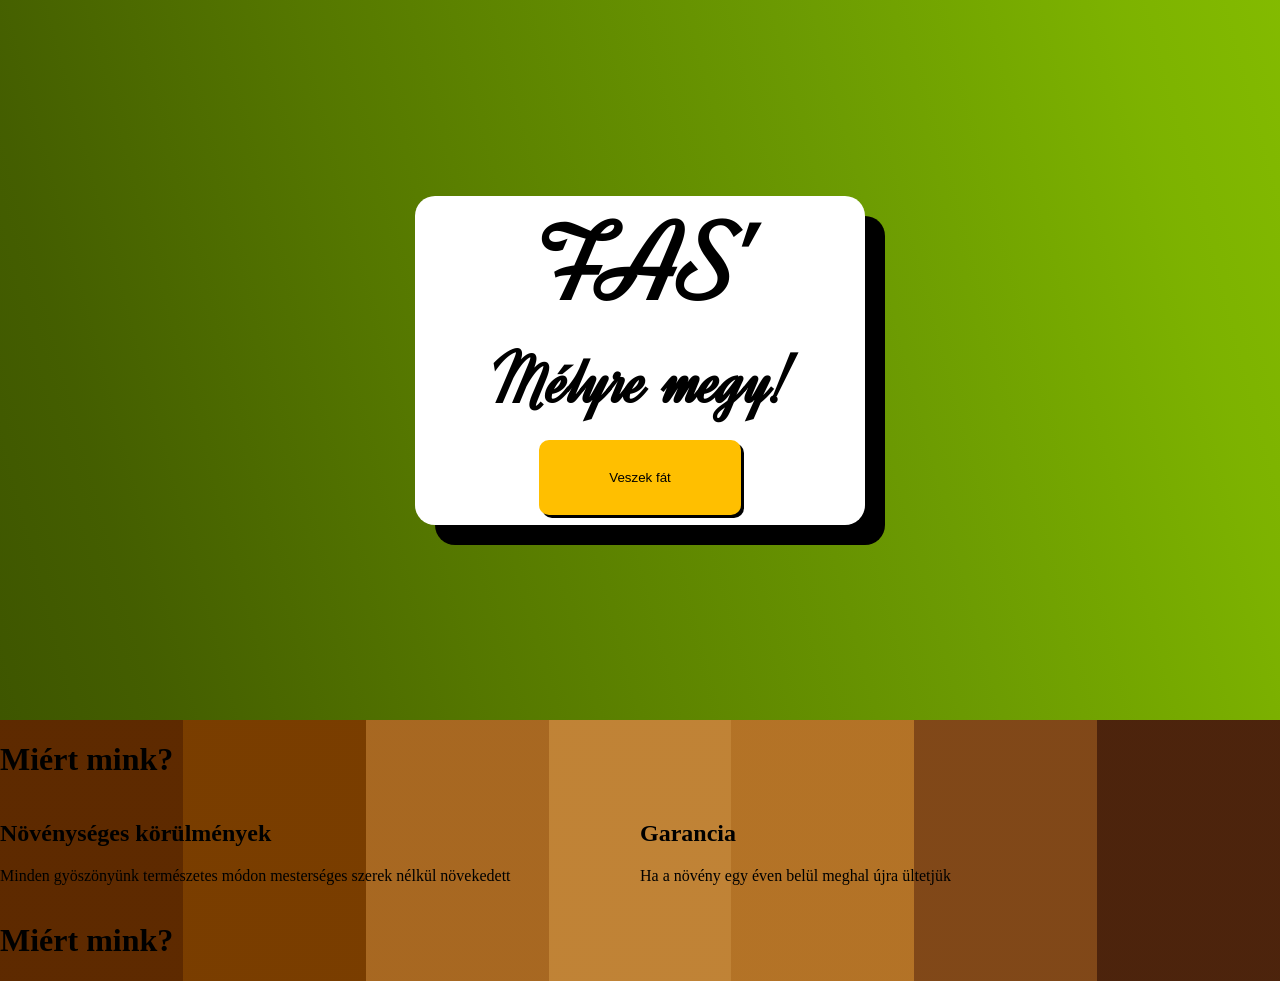
==== index.html @ 22d2f577 "Add homepage feature cards and shop link" ====
<!DOCTYPE html>
<html lang="hu">

<head>
    <meta charset="UTF-8">
    <meta name="viewport" content="width=device-width, initial-scale=1.0">
    <title>Fas'</title>
    <link rel="stylesheet" href="style/index.css">
    <link rel="preconnect" href="https://fonts.googleapis.com">
    <link rel="preconnect" href="https://fonts.gstatic.com" crossorigin>
    <link href="https://fonts.googleapis.com/css2?family=Dynalight&display=swap" rel="stylesheet">
</head>

<body>
    <div class="grid-layout">
        <div class="hero">
            <div class="hero-box">
                <h1>FAS'</h1>
                <h4>Mélyre megy!</h4>
                <a href="fak.html">
                    <button type="button">Veszek fát</button>
                </a>
            </div>
        </div>

        <div class="desc">
            <h1>Miért mink?</h1>
            <div class="desc-grid">
                <div class="desc-card1">
                    <h2>Növénységes körülmények</h2>
                    <p>Minden gyöszönyünk természetes módon mesterséges szerek nélkül növekedett</p>
                </div>
                <div class="desc-card2">
                    <h2>Garancia</h2>
                    <p>Ha a növény egy éven belül meghal újra ültetjük</p>

                </div>
                <div class="desc-card3">

                </div>
                <div class="desc-card4">

                </div>
            </div>
        </div>

        <div class="main">
            <h1>Miért mink?</h1>
        </div>

        <!-- <div class="delivery">
            <h2>Faszálytás</h2>
            <h2>Könnyen</h2>
            <h2>Gyorsan</h2>
            <img src="fazsalitó.png" alt="">
        </div> -->
    </div>
</body>

</html>
---- style/index.css ----
.grid-layout {
    display: grid;
    grid-template-columns: 1fr;
    grid-template-areas: "hero"
        "desc"
        "main"
        "delivery";




}

body {
    background: linear-gradient(90deg, oklch(35.04% 0.0902 51.89) 0.000% 14.286%, oklch(42.91% 0.1047 56.25) 14.286% 28.571%, oklch(57.48% 0.1157 63.66) 28.571% 42.857%, oklch(65.75% 0.1185 68.94) 42.857% 57.143%, oklch(61.02% 0.1199 65.77) 57.143% 71.429%, oklch(46.06% 0.0978 56.26) 71.429% 85.714%, oklch(31.10% 0.0703 47.80) 85.714% 100.000%);
    margin: auto;
}

.hero {

    position: relative;
    height: 80vh;
    width: auto;
    margin: 0px;
    background: linear-gradient(75deg in oklch, oklch(41.73% 0.1060 125.87) 0.0%, oklch(44.49% 0.1135 126.15) 11.1%, oklch(48.43% 0.1241 126.54) 22.2%, oklch(52.36% 0.1349 126.93) 33.3%, oklch(55.95% 0.1449 127.32) 44.4%, oklch(59.54% 0.1549 127.70) 55.6%, oklch(62.99% 0.1640 127.97) 66.7%, oklch(66.58% 0.1742 128.05) 77.8%, oklch(70.04% 0.1832 128.02) 88.9%, oklch(72.44% 0.1894 127.98) 100.0%);
    display: flex;
    justify-content: center;
    align-items: center;
}

.hero-box {
    align-self: center;
    text-align: center;
    background-color: white;
    width: 50vh;
    height: auto;
    border-radius: 20px;
    box-shadow: 20px 20px;
    ;
}

.hero-box h1 {
    font-family: "Dynalight", cursive;
    font-size: 110px;
    margin: 5px;
}

.hero-box h4 {
    font-family: "Dynalight", cursive;
    font-size: 70px;
    margin: 5px;
}

.main {
    grid-area: main;


}

.desc {
    grid-area: desc;

}

.hero-box button {
    background-color: #FFBF00;
    border: 2px;
    padding: 30px 70px;
    margin: 10px;
    border-radius: 10px;
    box-shadow: 3px 3px;

}

.hero-box button:hover {
    filter: brightness(85%);
    box-shadow: 3px 3px;
    transition: filter 0.2s;

}

.hero-box button:active {
    filter: brightness(85%);
    box-shadow: 0px 0px;
}

.desc-grid {
    display: grid;
    grid-template-columns: 1fr 1fr;
    grid-template-areas:
        "desc-card1 desc-card2"
        "desc-card3 desc-card4";
}

.desc-card1 {
    grid-area: desc-card1;
}

.desc-card2 {
    grid-area: desc-card2;
}

.desc-card3 {
    grid-area: desc-card3;
}

.desc-card4 {
    grid-area: desc-card4;
}

/* .delivery {
    grid-area: delivery;
    width: 100%;
    min-width: 0;
    background-color: green;
    margin: 0px;
}
.delivery img {
    display: flex;
    align-self: end;
    display: block;
    width: 80%;
    max-width: 100%;
    height: auto; */
/* } */
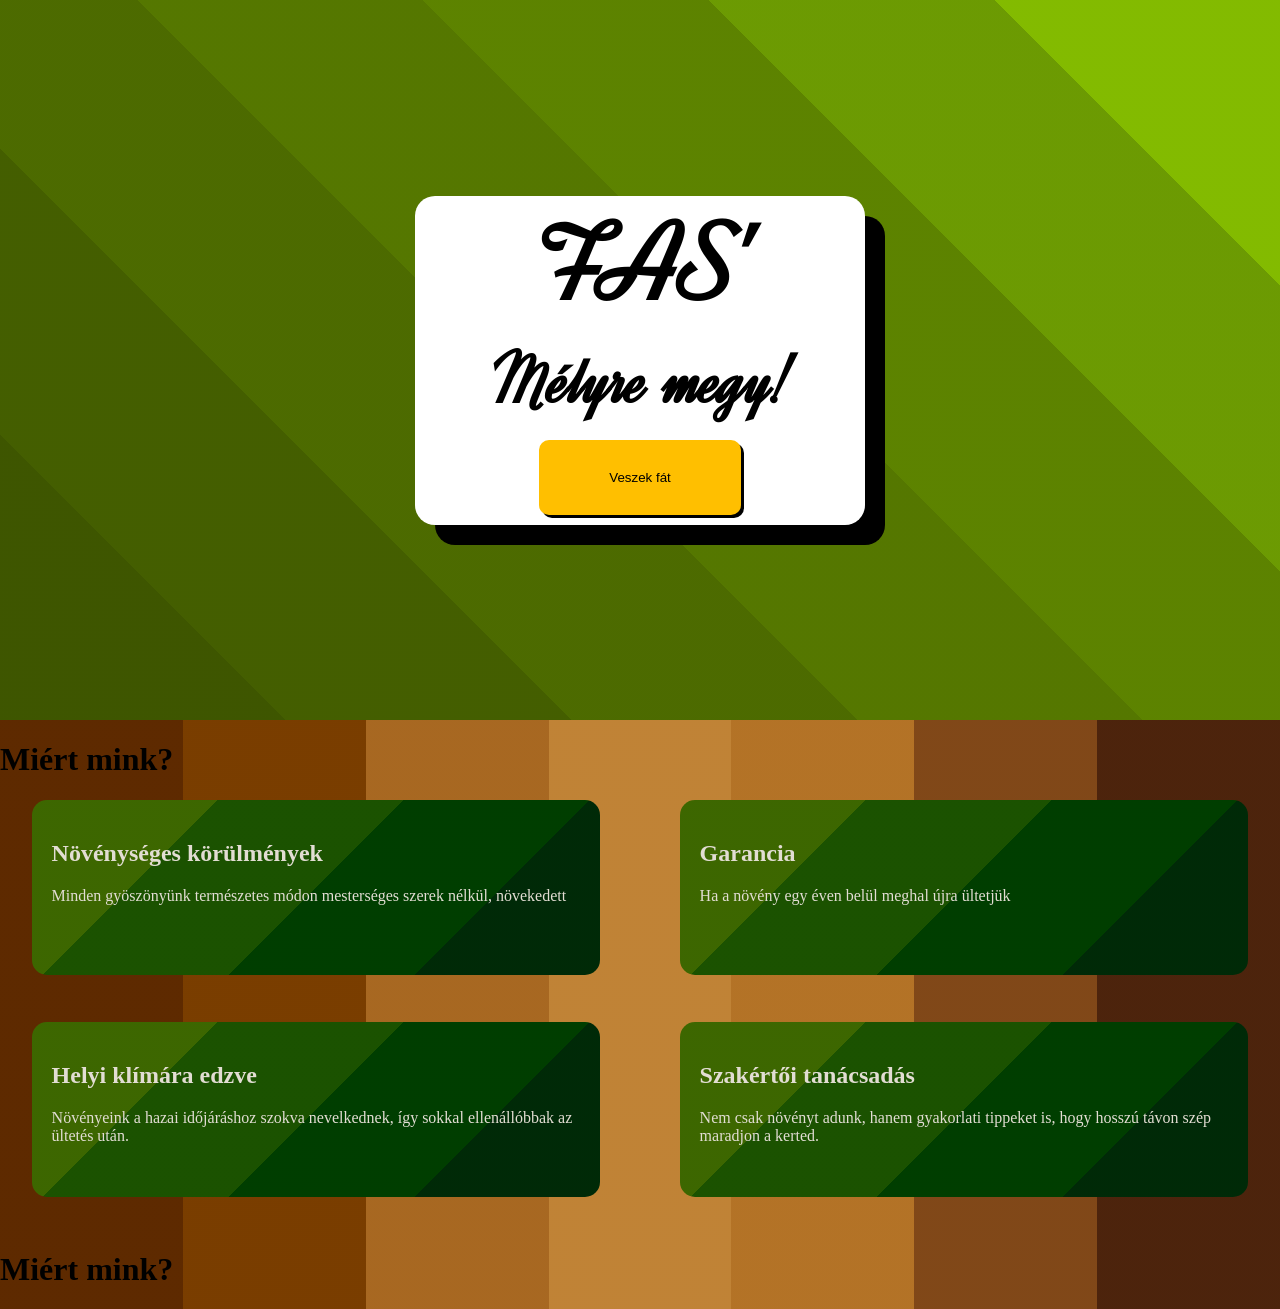
==== commit c51605e5: "Add garden benefits and style description cards" ====
--- a/index.html
+++ b/index.html
@@ -28,18 +28,19 @@
             <div class="desc-grid">
                 <div class="desc-card1">
                     <h2>Növénységes körülmények</h2>
-                    <p>Minden gyöszönyünk természetes módon mesterséges szerek nélkül növekedett</p>
+                    <p>Minden gyöszönyünk természetes módon mesterséges szerek nélkül, növekedett</p>
                 </div>
                 <div class="desc-card2">
                     <h2>Garancia</h2>
                     <p>Ha a növény egy éven belül meghal újra ültetjük</p>
-
                 </div>
                 <div class="desc-card3">
-
+                    <h2>Helyi klímára edzve</h2>
+                    <p>Növényeink a hazai időjáráshoz szokva nevelkednek, így sokkal ellenállóbbak az ültetés után.</p>
                 </div>
                 <div class="desc-card4">
-
+                    <h2>Szakértői tanácsadás</h2>
+                    <p>Nem csak növényt adunk, hanem gyakorlati tippeket is, hogy hosszú távon szép maradjon a kerted.</p>
                 </div>
             </div>
         </div>
--- a/style/index.css
+++ b/style/index.css
@@ -22,7 +22,16 @@
     height: 80vh;
     width: auto;
     margin: 0px;
-    background: linear-gradient(75deg in oklch, oklch(41.73% 0.1060 125.87) 0.0%, oklch(44.49% 0.1135 126.15) 11.1%, oklch(48.43% 0.1241 126.54) 22.2%, oklch(52.36% 0.1349 126.93) 33.3%, oklch(55.95% 0.1449 127.32) 44.4%, oklch(59.54% 0.1549 127.70) 55.6%, oklch(62.99% 0.1640 127.97) 66.7%, oklch(66.58% 0.1742 128.05) 77.8%, oklch(70.04% 0.1832 128.02) 88.9%, oklch(72.44% 0.1894 127.98) 100.0%);
+    background: linear-gradient(
+        45deg in oklch,
+        oklch(41.73% 0.1060 125.87) 0.000% 14.286%,
+        oklch(44.49% 0.1135 126.15) 14.286% 28.571%,
+        oklch(48.43% 0.1241 126.54) 28.571% 42.857%,
+        oklch(52.36% 0.1349 126.93) 42.857% 57.143%,
+        oklch(55.95% 0.1449 127.32) 57.143% 71.429%,
+        oklch(62.99% 0.1640 127.97) 71.429% 85.714%,
+        oklch(72.44% 0.1894 127.98) 85.714% 100.000%
+    );
     display: flex;
     justify-content: center;
     align-items: center;
@@ -90,6 +99,26 @@
     grid-template-areas:
         "desc-card1 desc-card2"
         "desc-card3 desc-card4";
+        gap: 1rem;
+}
+
+
+
+.desc-grid > *{
+    background: linear-gradient(
+        315deg,
+        oklch(24.41% 0.0799 149.06) 0% 25%,
+        oklch(31.27% 0.1116 142.92) 25% 50%,
+        oklch(38.48% 0.1318 136.38) 50% 75%,
+        oklch(46.21% 0.1438 129.84) 75% 100%
+    );
+    color: oklch(90% 0.015 85);
+    border-radius: 15px;
+    height: 15vh;
+    padding: 20px;
+    margin-left: 5%;
+    margin-right: 5%;
+    margin-bottom: 5%;
 }
 
 .desc-card1 {
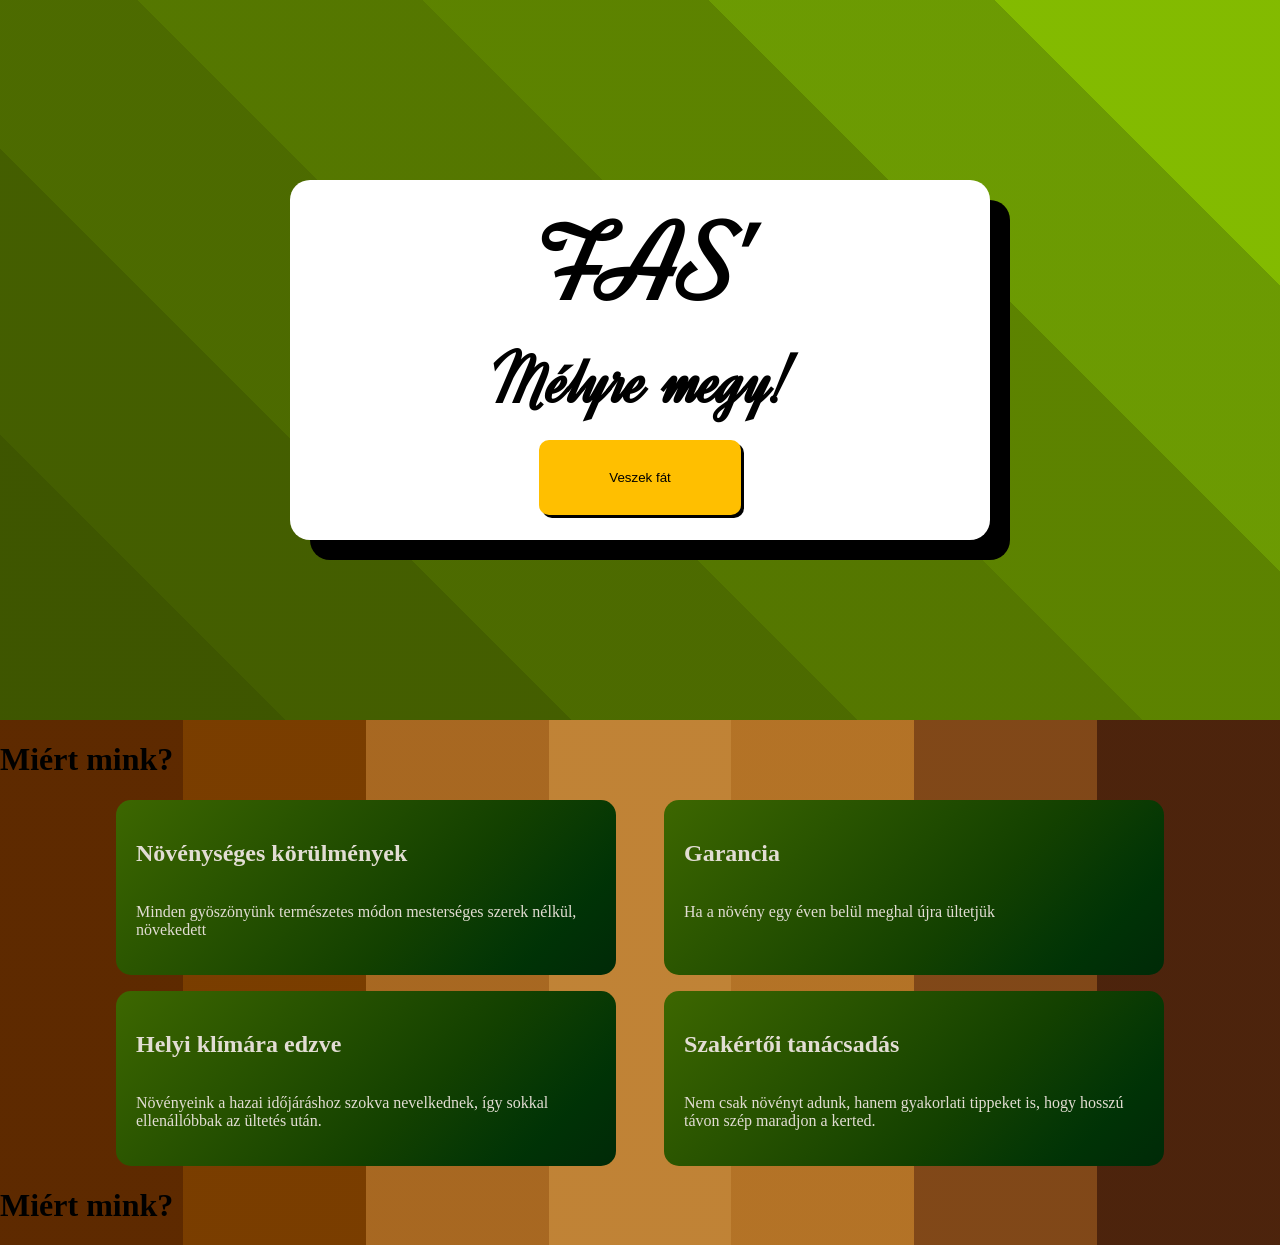
==== commit eed8d5c1: "Improve hero and description layout" ====
--- a/index.html
+++ b/index.html
@@ -15,11 +15,13 @@
     <div class="grid-layout">
         <div class="hero">
             <div class="hero-box">
+                <div>
                 <h1>FAS'</h1>
                 <h4>Mélyre megy!</h4>
                 <a href="fak.html">
                     <button type="button">Veszek fát</button>
                 </a>
+                </div>
             </div>
         </div>
 
--- a/style/index.css
+++ b/style/index.css
@@ -1,7 +1,8 @@
 .grid-layout {
     display: grid;
     grid-template-columns: 1fr;
-    grid-template-areas: "hero"
+    grid-template-areas: 
+        "hero"
         "desc"
         "main"
         "delivery";
@@ -18,7 +19,7 @@
 
 .hero {
 
-    position: relative;
+    grid-area: hero;
     height: 80vh;
     width: auto;
     margin: 0px;
@@ -38,14 +39,17 @@
 }
 
 .hero-box {
+    display: grid;
+    align-items: center;
     align-self: center;
     text-align: center;
     background-color: white;
-    width: 50vh;
-    height: auto;
+    width: 80%;
+    height: 50%;
+    max-width: 700px;
     border-radius: 20px;
     box-shadow: 20px 20px;
-    ;
+    
 }
 
 .hero-box h1 {
@@ -93,48 +97,52 @@
     box-shadow: 0px 0px;
 }
 
+
 .desc-grid {
     display: grid;
     grid-template-columns: 1fr 1fr;
     grid-template-areas:
         "desc-card1 desc-card2"
         "desc-card3 desc-card4";
-        gap: 1rem;
+    gap: 1rem 3rem;
+    width: 90%;
+    margin: auto;
 }
 
 
 
-.desc-grid > *{
-    background: linear-gradient(
-        315deg,
-        oklch(24.41% 0.0799 149.06) 0% 25%,
-        oklch(31.27% 0.1116 142.92) 25% 50%,
-        oklch(38.48% 0.1318 136.38) 50% 75%,
-        oklch(46.21% 0.1438 129.84) 75% 100%
-    );
+
+.desc-grid > * {
+    box-sizing: border-box;
+    background: linear-gradient(315deg, oklch(24.41% 0.0799 149.06), oklch(46.21% 0.1438 129.84));
     color: oklch(90% 0.015 85);
     border-radius: 15px;
-    height: 15vh;
+    width: 100%;
+    max-width: 500px;
     padding: 20px;
-    margin-left: 5%;
-    margin-right: 5%;
-    margin-bottom: 5%;
+    display: flex;
+    flex-direction: column;
 }
+
 
 .desc-card1 {
     grid-area: desc-card1;
+    justify-self: end;
 }
 
 .desc-card2 {
     grid-area: desc-card2;
+    justify-self: start;
 }
 
 .desc-card3 {
     grid-area: desc-card3;
+    justify-self: end;
 }
 
 .desc-card4 {
     grid-area: desc-card4;
+    justify-self: start;
 }
 
 /* .delivery {
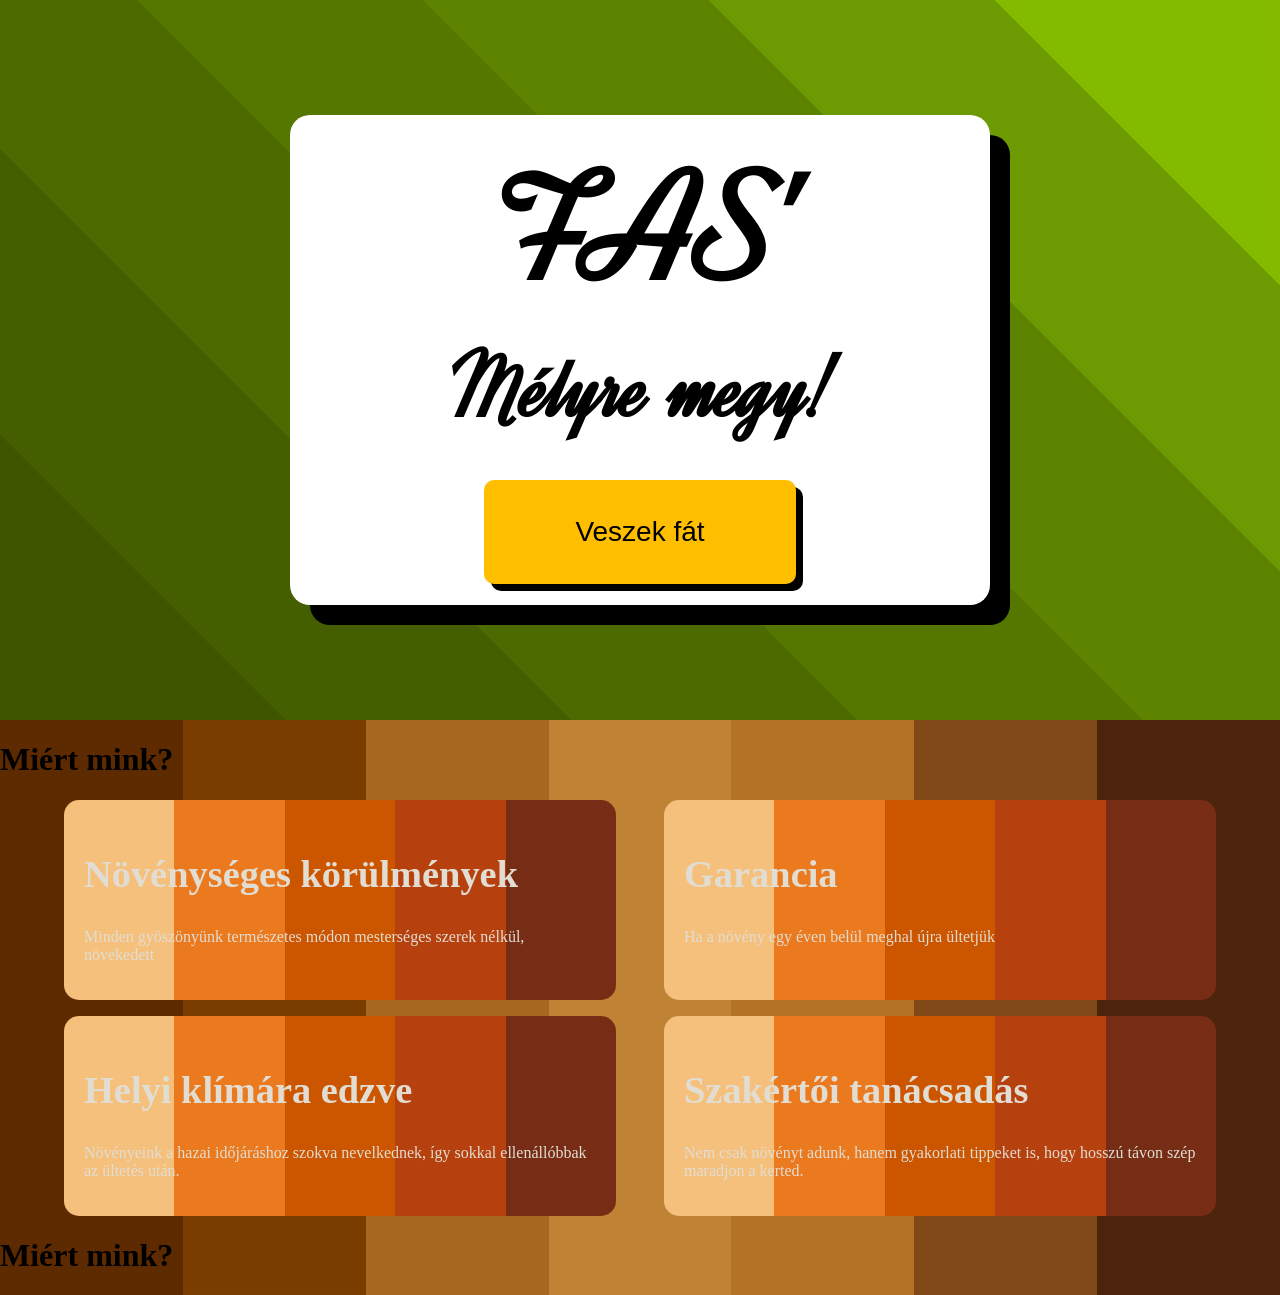
==== commit e2bf6330: "Refresh homepage hero and styling" ====
--- a/index.html
+++ b/index.html
@@ -18,10 +18,12 @@
                 <div>
                 <h1>FAS'</h1>
                 <h4>Mélyre megy!</h4>
-                <a href="fak.html">
-                    <button type="button">Veszek fát</button>
+                <div>
+                <a class="hero-button" href="fak.html">
+                    Veszek fát
                 </a>
                 </div>
+            </div>
             </div>
         </div>
 
--- a/style/index.css
+++ b/style/index.css
@@ -1,3 +1,21 @@
+* {
+    box-sizing: border-box;
+}
+
+
+html, body {
+    height: 100%;
+    margin: 0;
+}
+
+
+body {
+    background: linear-gradient(90deg, oklch(35.04% 0.0902 51.89) 0.000% 14.286%, oklch(42.91% 0.1047 56.25) 14.286% 28.571%, oklch(57.48% 0.1157 63.66) 28.571% 42.857%, oklch(65.75% 0.1185 68.94) 42.857% 57.143%, oklch(61.02% 0.1199 65.77) 57.143% 71.429%, oklch(46.06% 0.0978 56.26) 71.429% 85.714%, oklch(31.10% 0.0703 47.80) 85.714% 100.000%);
+    margin: auto;
+}
+
+
+
 .grid-layout {
     display: grid;
     grid-template-columns: 1fr;
@@ -12,17 +30,16 @@
 
 }
 
-body {
-    background: linear-gradient(90deg, oklch(35.04% 0.0902 51.89) 0.000% 14.286%, oklch(42.91% 0.1047 56.25) 14.286% 28.571%, oklch(57.48% 0.1157 63.66) 28.571% 42.857%, oklch(65.75% 0.1185 68.94) 42.857% 57.143%, oklch(61.02% 0.1199 65.77) 57.143% 71.429%, oklch(46.06% 0.0978 56.26) 71.429% 85.714%, oklch(31.10% 0.0703 47.80) 85.714% 100.000%);
-    margin: auto;
-}
 
 .hero {
 
     grid-area: hero;
-    height: 80vh;
-    width: auto;
-    margin: 0px;
+    min-height: 80vh;
+    width: 100%;
+
+    display: flex;
+    justify-content: center;
+    align-items: center;
     background: linear-gradient(
         45deg in oklch,
         oklch(41.73% 0.1060 125.87) 0.000% 14.286%,
@@ -33,35 +50,33 @@
         oklch(62.99% 0.1640 127.97) 71.429% 85.714%,
         oklch(72.44% 0.1894 127.98) 85.714% 100.000%
     );
-    display: flex;
-    justify-content: center;
-    align-items: center;
 }
 
 .hero-box {
+    container-type: inline-size;
     display: grid;
     align-items: center;
     align-self: center;
     text-align: center;
     background-color: white;
-    width: 80%;
-    height: 50%;
-    max-width: 700px;
+    width: clamp(400px, 60vw, 700px);
+    aspect-ratio: 10 / 7;
     border-radius: 20px;
     box-shadow: 20px 20px;
-    
 }
 
 .hero-box h1 {
     font-family: "Dynalight", cursive;
-    font-size: 110px;
-    margin: 5px;
+    font-size: 22cqw;
+    margin:0.92cqw;
 }
 
 .hero-box h4 {
     font-family: "Dynalight", cursive;
-    font-size: 70px;
-    margin: 5px;
+    font-size: clamp(28px, 7vw, 100px);
+    margin-top:0.92cqw;
+    margin-bottom:5cqw;
+
 }
 
 .main {
@@ -75,24 +90,28 @@
 
 }
 
-.hero-box button {
+.hero-button {
+    font-family: Arial;
+    display: inline-block;
     background-color: #FFBF00;
     border: 2px;
-    padding: 30px 70px;
-    margin: 10px;
+    padding: 5.2cqw 13cqw;
     border-radius: 10px;
-    box-shadow: 3px 3px;
+    box-shadow: 7px 7px;
+    font-size: 4cqw;
+    text-decoration: none;
+    color: black;
 
 }
 
-.hero-box button:hover {
+.hero-button:hover {
     filter: brightness(85%);
-    box-shadow: 3px 3px;
     transition: filter 0.2s;
+    transition: box-shadow 0.2s;
 
 }
 
-.hero-box button:active {
+.hero-button:active {
     filter: brightness(85%);
     box-shadow: 0px 0px;
 }
@@ -113,36 +132,41 @@
 
 
 .desc-grid > * {
-    box-sizing: border-box;
-    background: linear-gradient(315deg, oklch(24.41% 0.0799 149.06), oklch(46.21% 0.1438 129.84));
+    container-type: inline-size;
+    /* background: linear-gradient(315deg, oklch(24.41% 0.0799 149.06), oklch(46.21% 0.1438 129.84)); */
+background: linear-gradient(90deg, oklch(84.07% 0.1048 72.52) 0.000% 20.000%, oklch(69.60% 0.1672 52.61) 20.000% 40.000%, oklch(59.48% 0.1687 45.48) 40.000% 60.000%, oklch(53.51% 0.1625 39.51) 60.000% 80.000%, oklch(40.00% 0.1099 37.86) 80.000% 100.000%);
     color: oklch(90% 0.015 85);
     border-radius: 15px;
     width: 100%;
-    max-width: 500px;
     padding: 20px;
-    display: flex;
-    flex-direction: column;
 }
 
+.desc-grid h2 {
+    font-size: clamp(0.5vw, 3vw, 6vw);
+}
+
+.desc-grid p {
+    
+}
 
 .desc-card1 {
     grid-area: desc-card1;
-    justify-self: end;
+
 }
 
 .desc-card2 {
     grid-area: desc-card2;
-    justify-self: start;
+
 }
 
 .desc-card3 {
     grid-area: desc-card3;
-    justify-self: end;
+
 }
 
 .desc-card4 {
     grid-area: desc-card4;
-    justify-self: start;
+
 }
 
 /* .delivery {
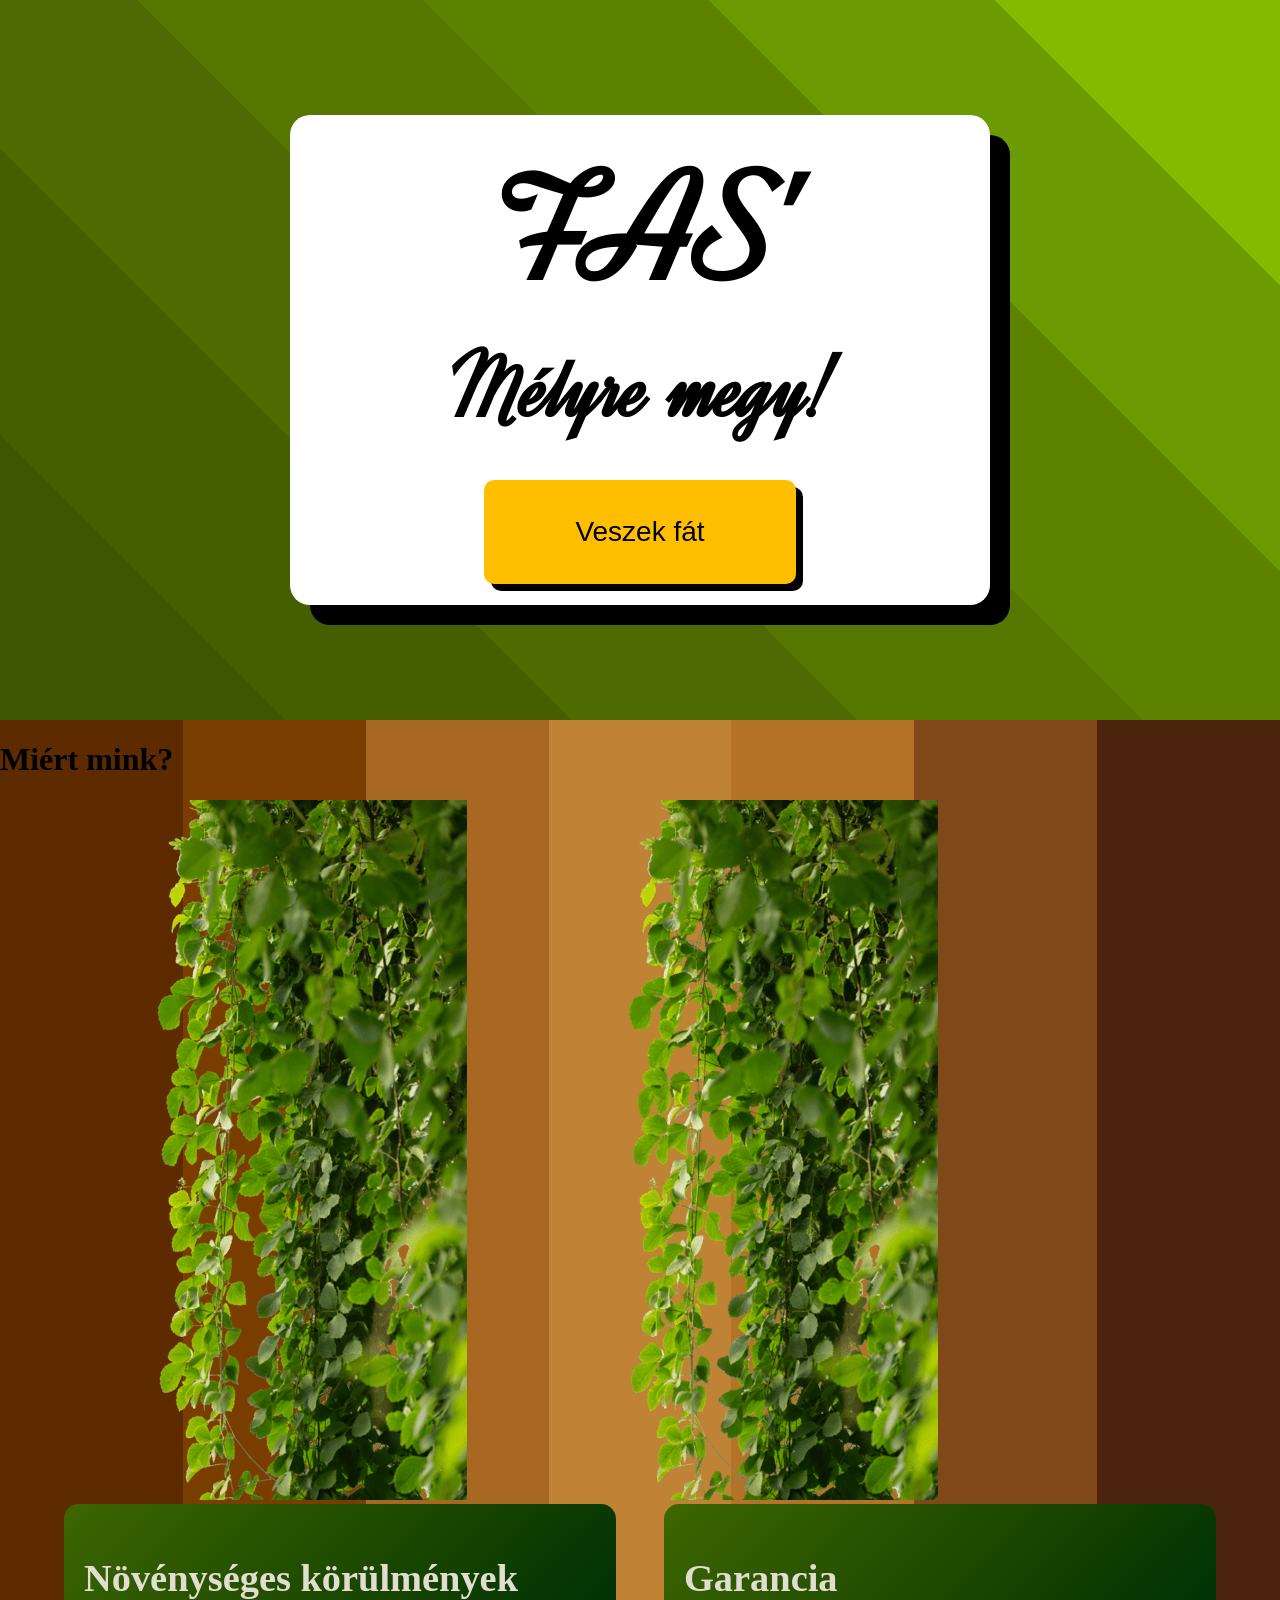
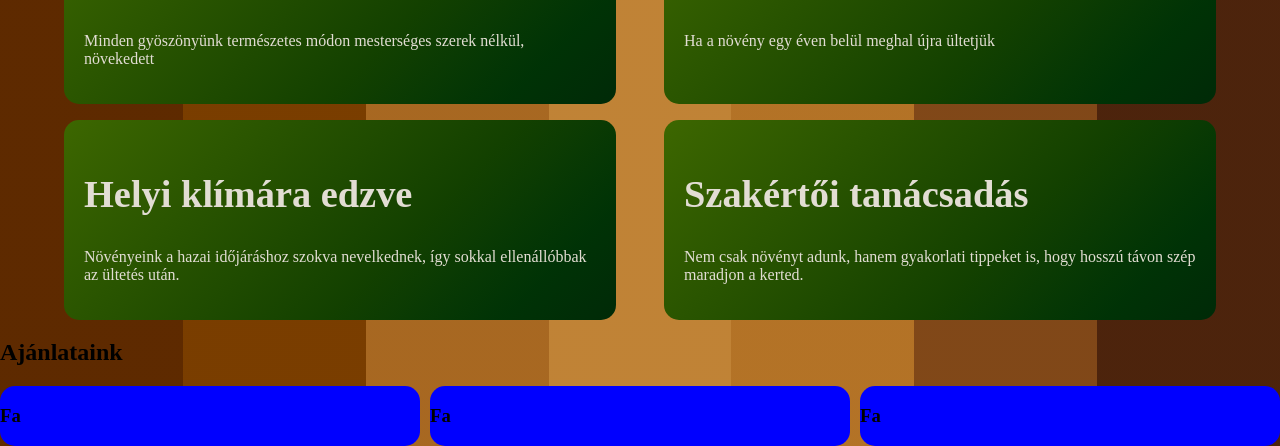
==== commit 348e233e: "comit, its shiz" ====
--- a/index.html
+++ b/index.html
@@ -29,6 +29,8 @@
 
         <div class="desc">
             <h1>Miért mink?</h1>
+            <img src="vines.webp" alt="" class="vine1">
+            <img src="vines.webp" alt="" class="vine2">
             <div class="desc-grid">
                 <div class="desc-card1">
                     <h2>Növénységes körülmények</h2>
@@ -49,11 +51,28 @@
             </div>
         </div>
 
-        <div class="main">
+
+        <div class="recommends">
+            <div>
+                <h2>Ajánlataink</h2>
+            </div>
+            <div class="content">
+                <div>
+                    <h3>Fa</h3>
+                </div>
+                <div>
+                    <h3>Fa</h3>
+                </div>
+                <div>
+                    <h3>Fa</h3>
+                </div>
+            </div>
+        </div>
+        <!-- <div class="delivery">
             <h1>Miért mink?</h1>
         </div>
 
-        <!-- <div class="delivery">
+        <div class="delivry-box">
             <h2>Faszálytás</h2>
             <h2>Könnyen</h2>
             <h2>Gyorsan</h2>
--- a/style/index.css
+++ b/style/index.css
@@ -22,7 +22,8 @@
     grid-template-areas: 
         "hero"
         "desc"
-        "main"
+        "recommends"
+        "delivery"
         "delivery";
 
 
@@ -133,8 +134,8 @@
 
 .desc-grid > * {
     container-type: inline-size;
-    /* background: linear-gradient(315deg, oklch(24.41% 0.0799 149.06), oklch(46.21% 0.1438 129.84)); */
-background: linear-gradient(90deg, oklch(84.07% 0.1048 72.52) 0.000% 20.000%, oklch(69.60% 0.1672 52.61) 20.000% 40.000%, oklch(59.48% 0.1687 45.48) 40.000% 60.000%, oklch(53.51% 0.1625 39.51) 60.000% 80.000%, oklch(40.00% 0.1099 37.86) 80.000% 100.000%);
+    background: linear-gradient(315deg, oklch(24.41% 0.0799 149.06), oklch(46.21% 0.1438 129.84));
+/* background: linear-gradient(90deg, oklch(84.07% 0.1048 72.52) 0.000% 20.000%, oklch(69.60% 0.1672 52.61) 20.000% 40.000%, oklch(59.48% 0.1687 45.48) 40.000% 60.000%, oklch(53.51% 0.1625 39.51) 60.000% 80.000%, oklch(40.00% 0.1099 37.86) 80.000% 100.000%); */
     color: oklch(90% 0.015 85);
     border-radius: 15px;
     width: 100%;
@@ -149,25 +150,48 @@
     
 }
 
+.desc vine1{
+    
+}
+
 .desc-card1 {
     grid-area: desc-card1;
-
+    z-index: 2;
 }
 
 .desc-card2 {
     grid-area: desc-card2;
-
+    z-index: 2;
 }
 
 .desc-card3 {
     grid-area: desc-card3;
-
+    z-index: 2;
 }
 
 .desc-card4 {
     grid-area: desc-card4;
-
-}
+    z-index: 2;
+}
+
+.content{
+    display: flex;
+    gap: 10px;
+    border-radius: 15px;
+    width: 100%;
+    align-items: center;
+}
+.content > *{
+    display: flex;
+    gap: 10px;
+    width: 100%;
+    border-radius: 15px;
+    background-color: blue;
+    text-align: center;
+}
+
+
+
 
 /* .delivery {
     grid-area: delivery;
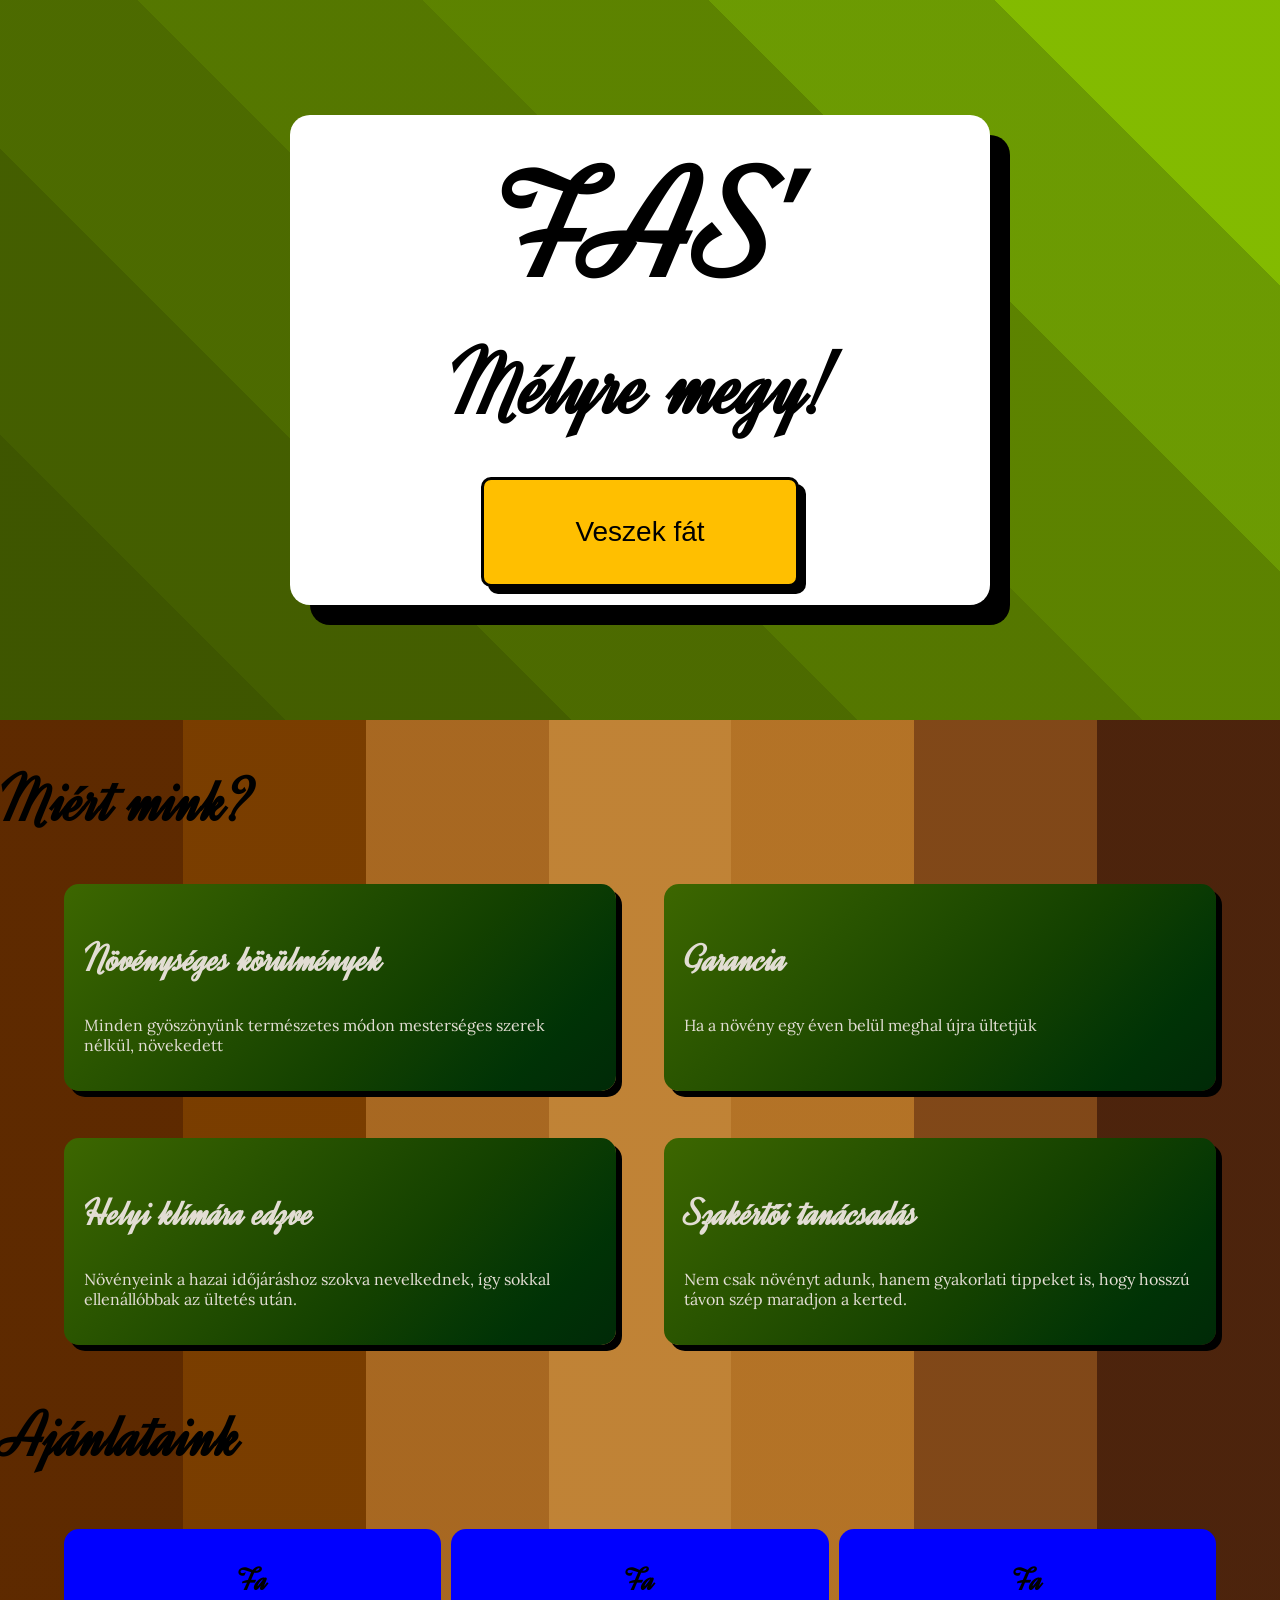
==== commit 40205721: "fonts" ====
--- a/index.html
+++ b/index.html
@@ -8,7 +8,7 @@
     <link rel="stylesheet" href="style/index.css">
     <link rel="preconnect" href="https://fonts.googleapis.com">
     <link rel="preconnect" href="https://fonts.gstatic.com" crossorigin>
-    <link href="https://fonts.googleapis.com/css2?family=Dynalight&display=swap" rel="stylesheet">
+    <link href="https://fonts.googleapis.com/css2?family=Dynalight&family=Lora:wght@400;700&display=swap" rel="stylesheet">
 </head>
 
 <body>
@@ -29,8 +29,8 @@
 
         <div class="desc">
             <h1>Miért mink?</h1>
-            <img src="vines.webp" alt="" class="vine1">
-            <img src="vines.webp" alt="" class="vine2">
+            <!-- <img src="vines.webp" alt="" class="vine1">
+            <img src="vines.webp" alt="" class="vine2"> -->
             <div class="desc-grid">
                 <div class="desc-card1">
                     <h2>Növénységes körülmények</h2>
--- a/style/index.css
+++ b/style/index.css
@@ -3,20 +3,23 @@
 }
 
 
-html, body {
+body {
     height: 100%;
-    margin: 0;
+
 }
 
 
 body {
     background: linear-gradient(90deg, oklch(35.04% 0.0902 51.89) 0.000% 14.286%, oklch(42.91% 0.1047 56.25) 14.286% 28.571%, oklch(57.48% 0.1157 63.66) 28.571% 42.857%, oklch(65.75% 0.1185 68.94) 42.857% 57.143%, oklch(61.02% 0.1199 65.77) 57.143% 71.429%, oklch(46.06% 0.0978 56.26) 71.429% 85.714%, oklch(31.10% 0.0703 47.80) 85.714% 100.000%);
     margin: auto;
+    font-family: "Lora", Georgia, serif;
+    container-type: inline-size;
 }
 
 
 
 .grid-layout {
+    font-size: clamp(1rem, 1.2cqw, 1.25rem);
     display: grid;
     grid-template-columns: 1fr;
     grid-template-areas: 
@@ -95,13 +98,13 @@
     font-family: Arial;
     display: inline-block;
     background-color: #FFBF00;
-    border: 2px;
     padding: 5.2cqw 13cqw;
     border-radius: 10px;
     box-shadow: 7px 7px;
     font-size: 4cqw;
     text-decoration: none;
     color: black;
+    border: 3px, solid black;
 
 }
 
@@ -124,7 +127,7 @@
     grid-template-areas:
         "desc-card1 desc-card2"
         "desc-card3 desc-card4";
-    gap: 1rem 3rem;
+    gap: 3rem 3rem;
     width: 90%;
     margin: auto;
 }
@@ -140,6 +143,27 @@
     border-radius: 15px;
     width: 100%;
     padding: 20px;
+    box-shadow: 6px 6px black;
+    transition: transform 0.3s, box-shadow 0.3s;
+}
+
+.desc-grid > *:hover{
+    transform: scale(1.03);
+    box-shadow: 10px 10px black;
+}
+
+/* Headings share the hero's display font (Dynalight) */
+.desc > h1,
+.recommends h2,
+.desc-grid h2,
+.content h3 {
+    font-family: "Dynalight", cursive;
+}
+
+/* Section titles: "Miért mink?" and "Ajánlataink" */
+.desc > h1,
+.recommends h2 {
+    font-size: clamp(2.5rem, 5cqw, 4.5rem);
 }
 
 .desc-grid h2 {
@@ -147,12 +171,10 @@
 }
 
 .desc-grid p {
-    
-}
-
-.desc vine1{
-    
-}
+    font-size: clamp(1rem, 2.4cqw, 1.5rem);
+}
+
+
 
 .desc-card1 {
     grid-area: desc-card1;
@@ -174,20 +196,28 @@
     z-index: 2;
 }
 
-.content{
+.content {
     display: flex;
     gap: 10px;
     border-radius: 15px;
-    width: 100%;
+    width: 90%;
     align-items: center;
-}
-.content > *{
-    display: flex;
+    margin: auto;
+}
+
+.content > * {
+    display: flex;
+    justify-content: center; 
+    align-items: center;     
     gap: 10px;
     width: 100%;
     border-radius: 15px;
     background-color: blue;
+}
+
+.content h3 {
     text-align: center;
+    font-size: clamp(1.5rem, 2.5cqw, 2.5rem);
 }
 
 
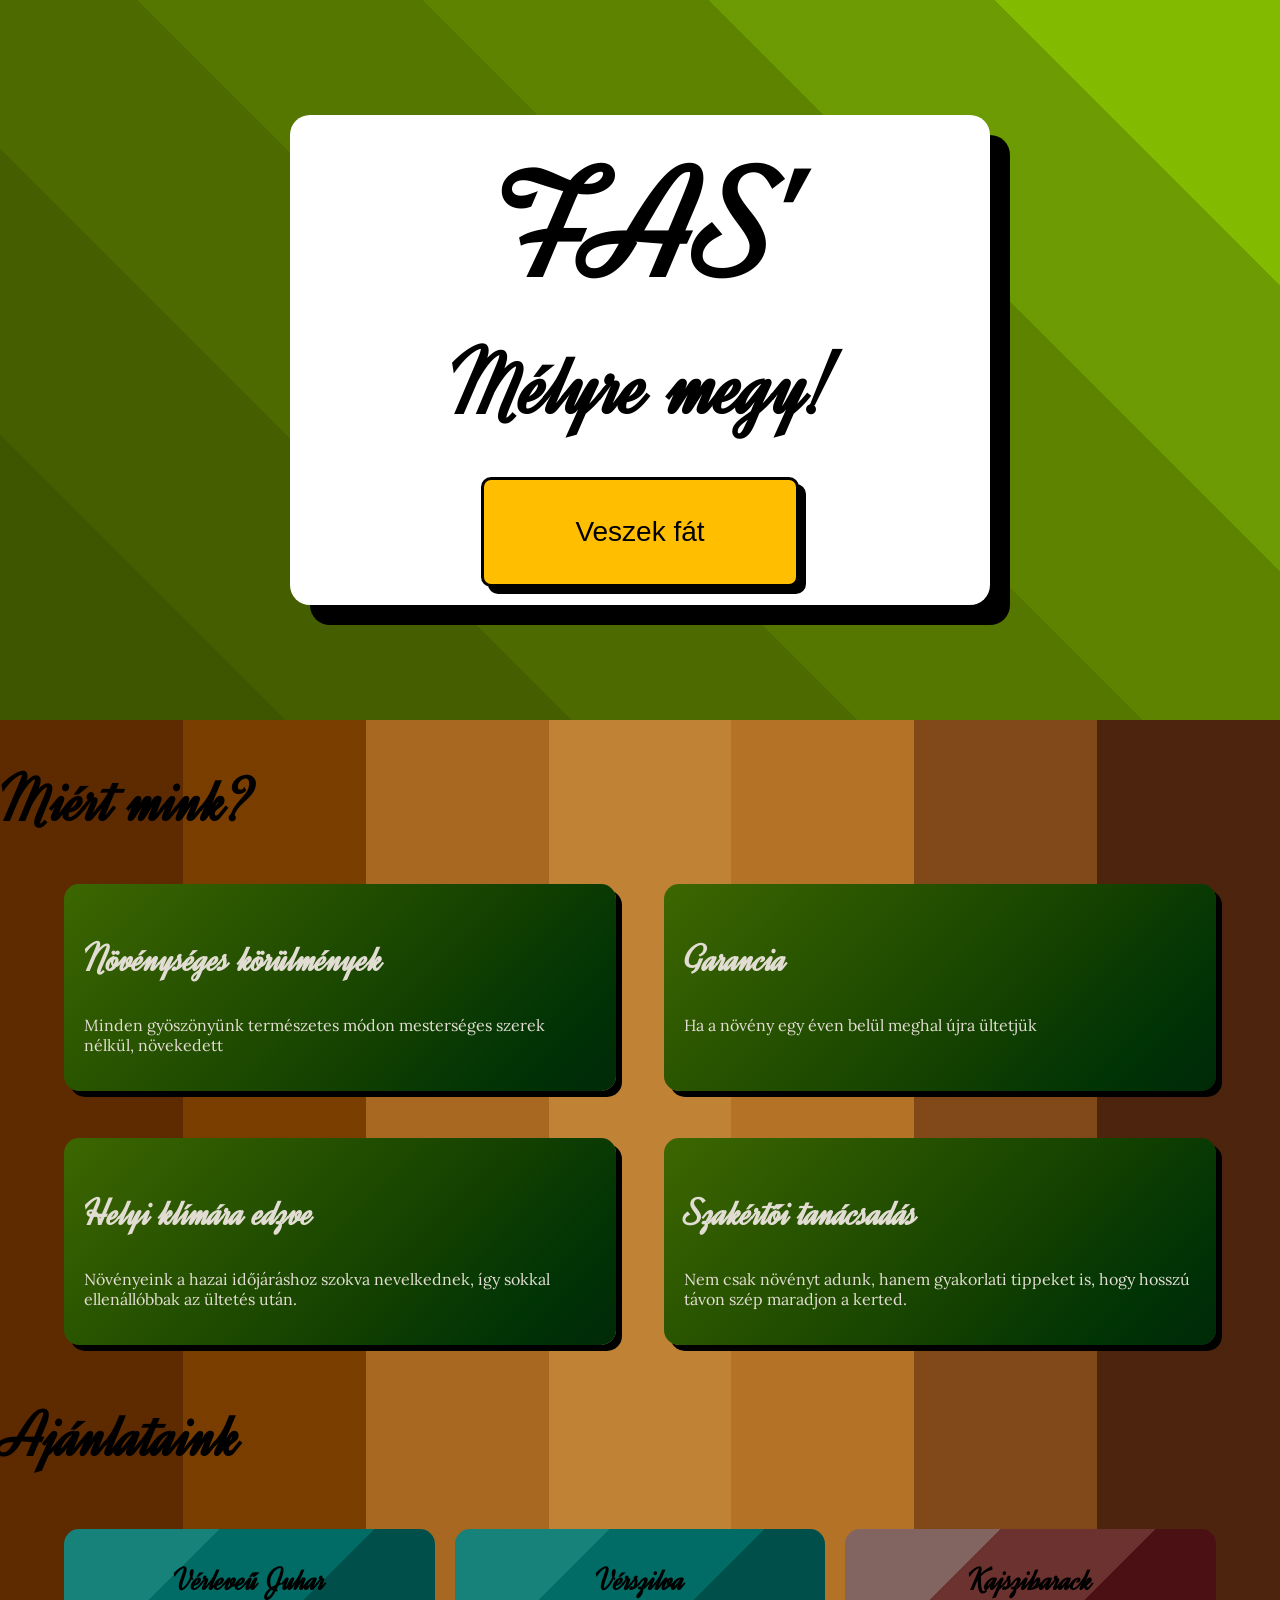
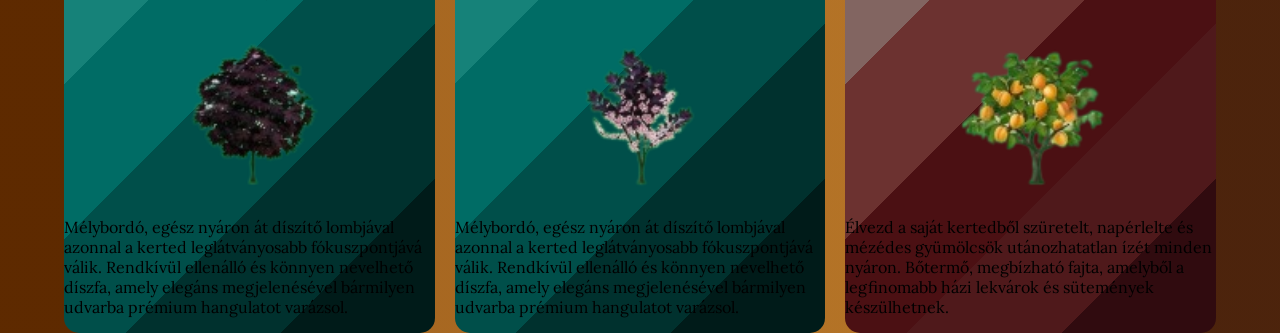
==== commit 2bc2e4af: "Bassza meg Håkon Wium Lie" ====
--- a/index.html
+++ b/index.html
@@ -57,14 +57,20 @@
                 <h2>Ajánlataink</h2>
             </div>
             <div class="content">
-                <div>
-                    <h3>Fa</h3>
+                <div class="content-card1">
+                    <h3>Vérleveű Juhar</h3>
+                    <img src="kepek\verlevelujuhar.png" alt="">
+                    <p>Mélybordó, egész nyáron át díszítő lombjával azonnal a kerted leglátványosabb fókuszpontjává válik. Rendkívül ellenálló és könnyen nevelhető díszfa, amely elegáns megjelenésével bármilyen udvarba prémium hangulatot varázsol.</p>
                 </div>
-                <div>
-                    <h3>Fa</h3>
+                <div class="content-card2">
+                    <h3>Vérszilva</h3>
+                    <img src="kepek\verszilva.png" alt="">
+                    <p>Mélybordó, egész nyáron át díszítő lombjával azonnal a kerted leglátványosabb fókuszpontjává válik. Rendkívül ellenálló és könnyen nevelhető díszfa, amely elegáns megjelenésével bármilyen udvarba prémium hangulatot varázsol.</p>
                 </div>
-                <div>
-                    <h3>Fa</h3>
+                <div class="content-card3">
+                    <h3>Kajszibarack</h3>
+                    <img src="kepek\kajszibarack.png" alt="">
+                    <p>Élvezd a saját kertedből szüretelt, napérlelte és mézédes gyümölcsök utánozhatatlan ízét minden nyáron. Bőtermő, megbízható fajta, amelyből a legfinomabb házi lekvárok és sütemények készülhetnek.</p>
                 </div>
             </div>
         </div>
--- a/style/index.css
+++ b/style/index.css
@@ -104,14 +104,15 @@
     font-size: 4cqw;
     text-decoration: none;
     color: black;
-    border: 3px, solid black;
+    border: 3px solid black;
+    transition: filter 0.25s, box-shadow 0.2s;
 
 }
 
 .hero-button:hover {
     filter: brightness(85%);
-    transition: filter 0.2s;
-    transition: box-shadow 0.2s;
+
+
 
 }
 
@@ -198,7 +199,7 @@
 
 .content {
     display: flex;
-    gap: 10px;
+    gap: 20px;
     border-radius: 15px;
     width: 90%;
     align-items: center;
@@ -207,12 +208,13 @@
 
 .content > * {
     display: flex;
+    flex-direction: column; 
     justify-content: center; 
     align-items: center;     
     gap: 10px;
     width: 100%;
     border-radius: 15px;
-    background-color: blue;
+    background: linear-gradient(315deg, #001b19 0% 20%, #00312e 20% 40%, #004f4a 40% 60%, #006c65 60% 80%, #168279 80% 100%);
 }
 
 .content h3 {
@@ -220,6 +222,13 @@
     font-size: clamp(1.5rem, 2.5cqw, 2.5rem);
 }
 
+.content img{
+        width: 150px;
+}
+.content-card3{
+    background: linear-gradient(315deg, #300b0f 0% 20%, #4f191b 20% 40%, #4b1013 40% 60%, #6c3230 60% 80%, #826561 80% 100%);
+
+}
 
 
 
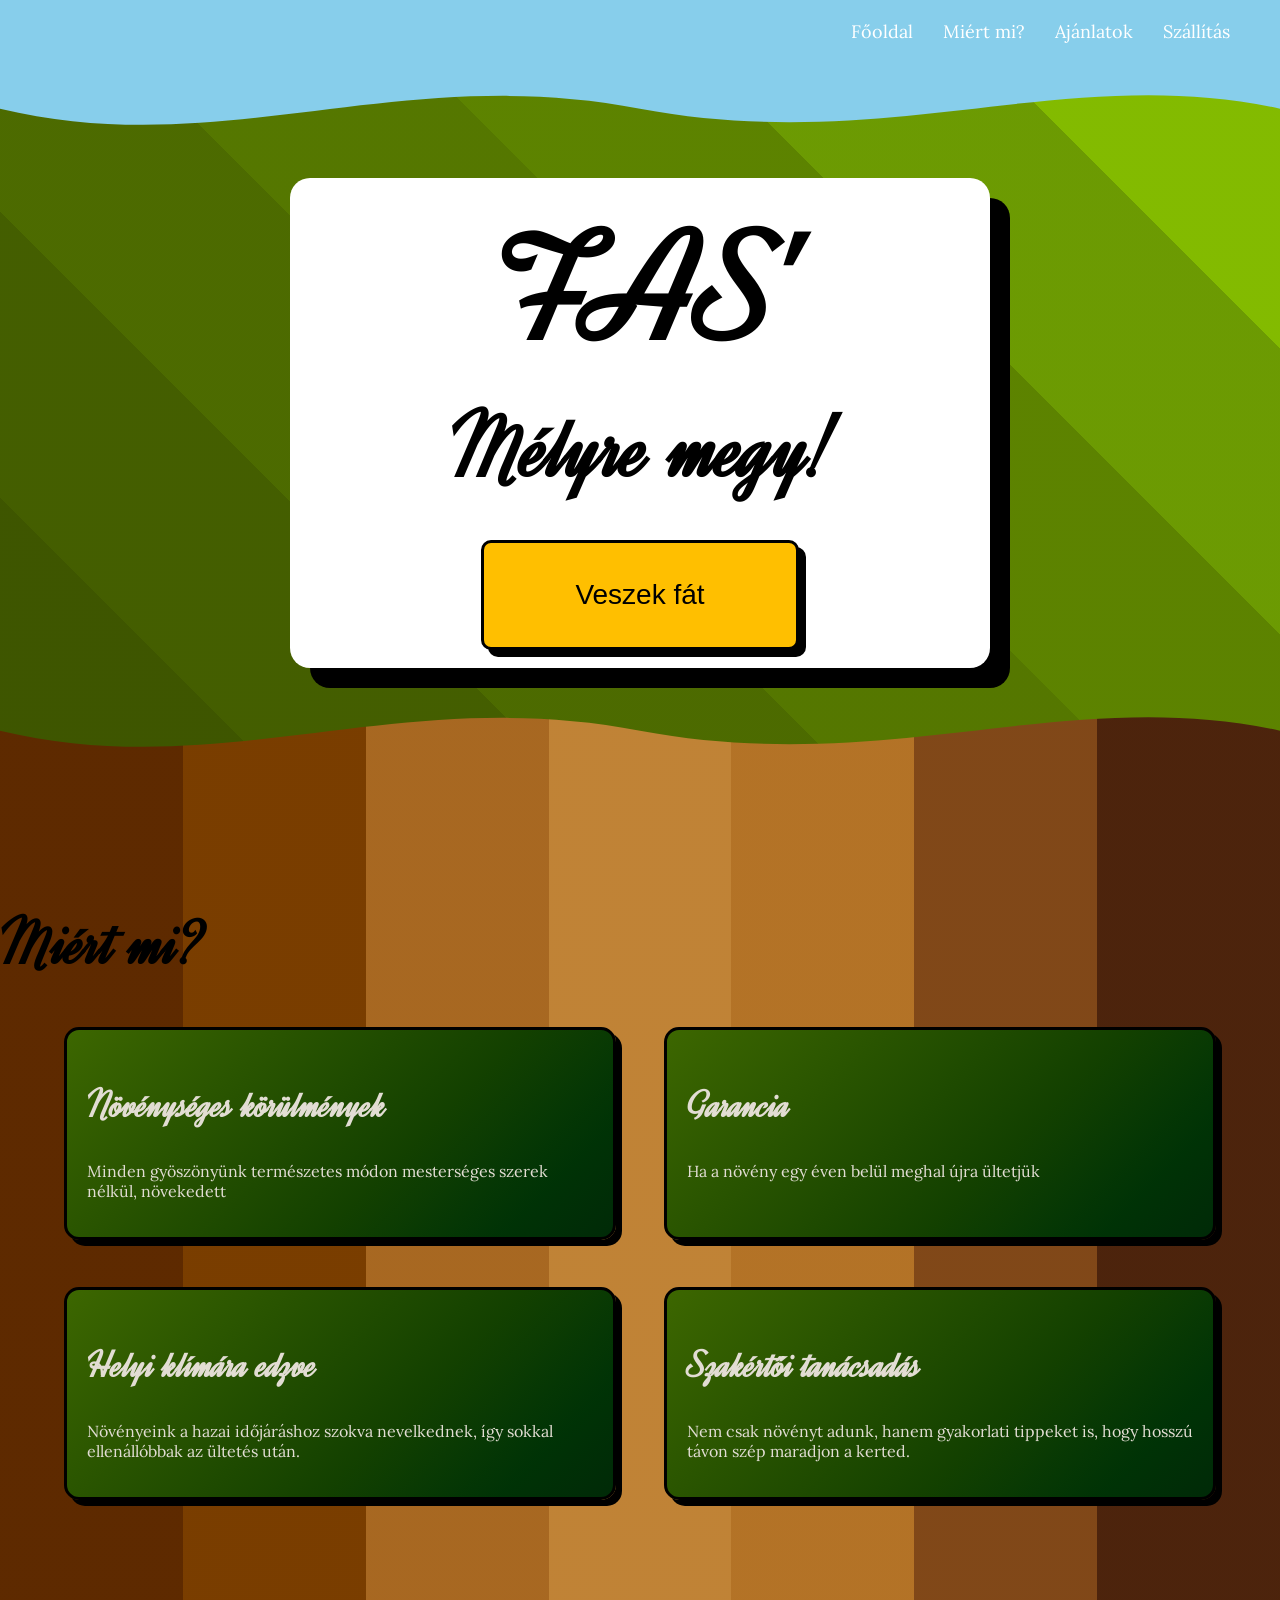
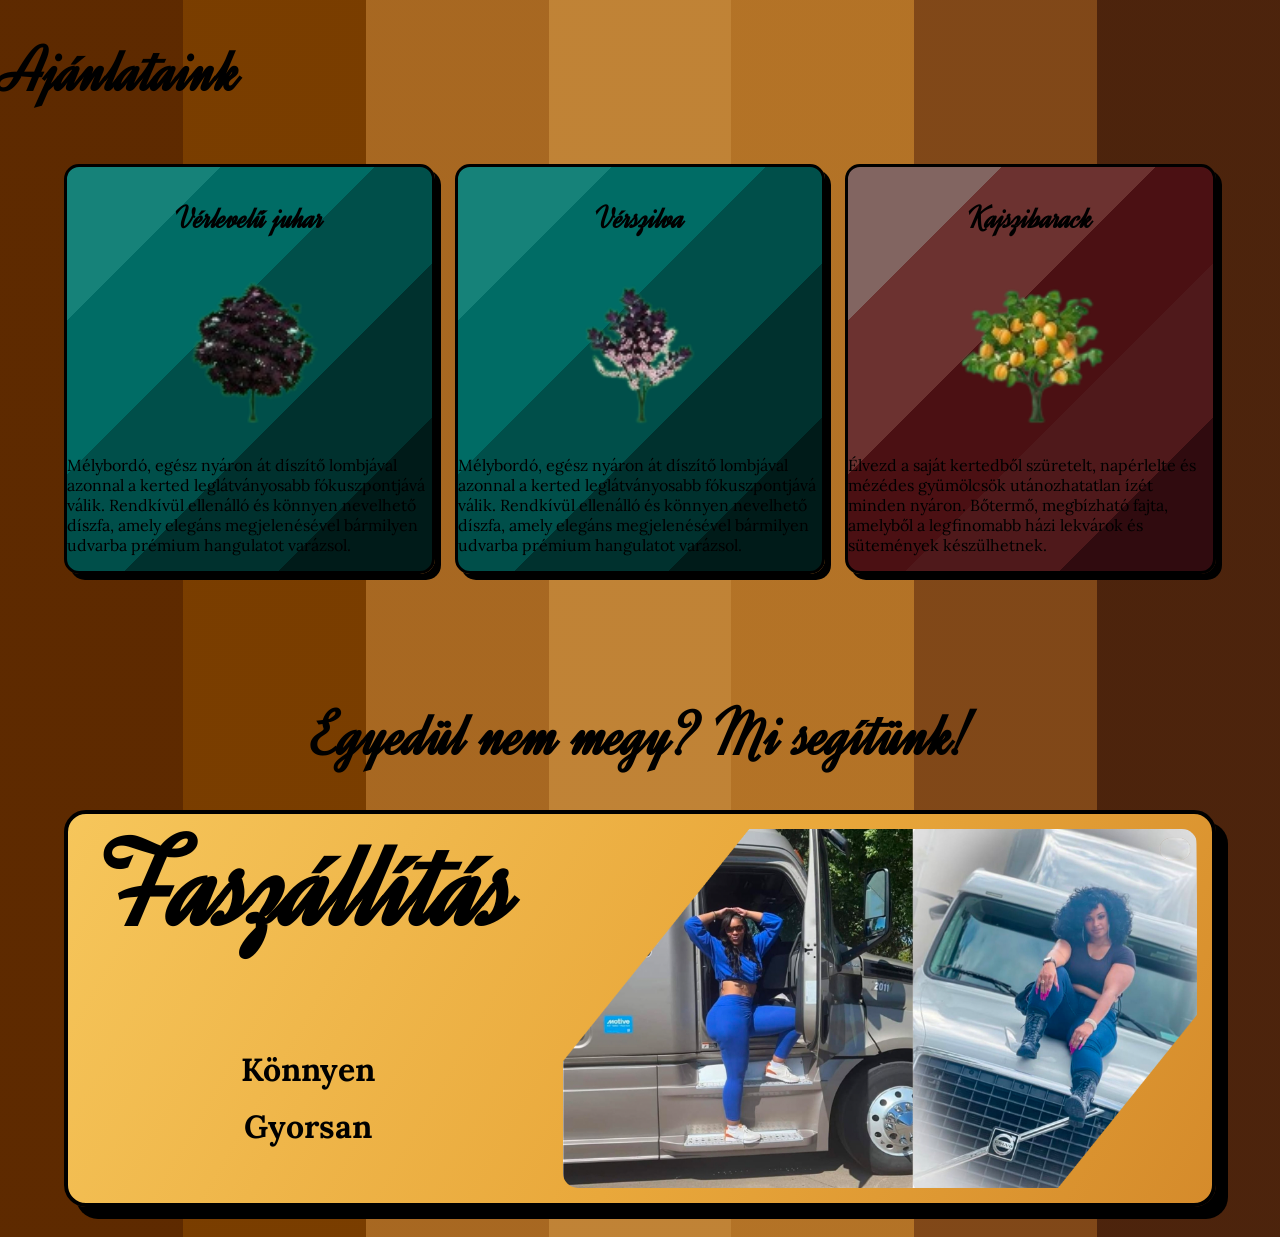
==== commit b950315a: "Add navigation and delivery section" ====
--- a/index.html
+++ b/index.html
@@ -12,8 +12,22 @@
 </head>
 
 <body>
+<header>
+    <nav>
+        <a href="index.html">Főoldal</a>
+        <a href="#desc">Miért mi?</a>
+        <a href="#recommends">Ajánlatok</a>
+        <a href="#delivery">Szállítás</a>
+        <a href=""></a>
+    </nav>
+</header>
     <div class="grid-layout">
-        <div class="hero">
+<div class="hero">
+    <svg class="hero-wave-top" viewBox="0 0 1440 150"
+         preserveAspectRatio="none" aria-hidden="true">
+        <path fill="#87CEEB"
+              d="M0,0 L0,70 C250,150 450,0 720,70 C1000,140 1200,0 1440,70 L1440,0 Z"/>
+    </svg>
             <div class="hero-box">
                 <div>
                 <h1>FAS'</h1>
@@ -25,10 +39,40 @@
                 </div>
             </div>
             </div>
+                <svg class="hero-wave" viewBox="0 0 1440 150"
+         preserveAspectRatio="none" aria-hidden="true">
+        <defs>
+    <linearGradient id="page-gradient" x1="0%" y1="0%" x2="100%" y2="0%">
+        <stop offset="0%"        stop-color="oklch(35.04% 0.0902 51.89)"/>
+        <stop offset="14.286%"   stop-color="oklch(35.04% 0.0902 51.89)"/>
+
+        <stop offset="14.286%"   stop-color="oklch(42.91% 0.1047 56.25)"/>
+        <stop offset="28.571%"   stop-color="oklch(42.91% 0.1047 56.25)"/>
+
+        <stop offset="28.571%"   stop-color="oklch(57.48% 0.1157 63.66)"/>
+        <stop offset="42.857%"   stop-color="oklch(57.48% 0.1157 63.66)"/>
+
+        <stop offset="42.857%"   stop-color="oklch(65.75% 0.1185 68.94)"/>
+        <stop offset="57.143%"   stop-color="oklch(65.75% 0.1185 68.94)"/>
+
+        <stop offset="57.143%"   stop-color="oklch(61.02% 0.1199 65.77)"/>
+        <stop offset="71.429%"   stop-color="oklch(61.02% 0.1199 65.77)"/>
+
+        <stop offset="71.429%"   stop-color="oklch(46.06% 0.0978 56.26)"/>
+        <stop offset="85.714%"   stop-color="oklch(46.06% 0.0978 56.26)"/>
+
+        <stop offset="85.714%"   stop-color="oklch(31.10% 0.0703 47.80)"/>
+        <stop offset="100%"      stop-color="oklch(31.10% 0.0703 47.80)"/>
+    </linearGradient>
+</defs>
+
+        <path fill="url(#page-gradient)"
+              d="M0,70 C250,150 450,0 720,70 C1000,140 1200,0 1440,70 L1440,150 L0,150 Z"/>
+    </svg>
         </div>
 
-        <div class="desc">
-            <h1>Miért mink?</h1>
+        <div class="desc" id="desc">
+            <h1>Miért mi?</h1>
             <!-- <img src="vines.webp" alt="" class="vine1">
             <img src="vines.webp" alt="" class="vine2"> -->
             <div class="desc-grid">
@@ -52,39 +96,43 @@
         </div>
 
 
-        <div class="recommends">
+        <div class="recommends" id="recommends">
             <div>
                 <h2>Ajánlataink</h2>
             </div>
             <div class="content">
                 <div class="content-card1">
-                    <h3>Vérleveű Juhar</h3>
-                    <img src="kepek\verlevelujuhar.png" alt="">
+                    <h3>Vérlevelű juhar</h3>
+                    <img src="kepek/verlevelujuhar.png" alt="">
                     <p>Mélybordó, egész nyáron át díszítő lombjával azonnal a kerted leglátványosabb fókuszpontjává válik. Rendkívül ellenálló és könnyen nevelhető díszfa, amely elegáns megjelenésével bármilyen udvarba prémium hangulatot varázsol.</p>
                 </div>
                 <div class="content-card2">
                     <h3>Vérszilva</h3>
-                    <img src="kepek\verszilva.png" alt="">
+                    <img src="kepek/verszilva.png" alt="">
                     <p>Mélybordó, egész nyáron át díszítő lombjával azonnal a kerted leglátványosabb fókuszpontjává válik. Rendkívül ellenálló és könnyen nevelhető díszfa, amely elegáns megjelenésével bármilyen udvarba prémium hangulatot varázsol.</p>
                 </div>
                 <div class="content-card3">
                     <h3>Kajszibarack</h3>
-                    <img src="kepek\kajszibarack.png" alt="">
+                    <img src="kepek/kajszibarack.png" alt="">
                     <p>Élvezd a saját kertedből szüretelt, napérlelte és mézédes gyümölcsök utánozhatatlan ízét minden nyáron. Bőtermő, megbízható fajta, amelyből a legfinomabb házi lekvárok és sütemények készülhetnek.</p>
                 </div>
             </div>
         </div>
-        <!-- <div class="delivery">
-            <h1>Miért mink?</h1>
+<div class="delivery" id="delivery">
+    <h1>Egyedül nem megy? Mi segítünk!</h1>
+
+    <div class="delivery-content">
+        <div class="delivery-text">
+            <h3>Faszállítás</h3>
+            <h4>Könnyen</h4>
+            <h4>Gyorsan</h4>
         </div>
 
-        <div class="delivry-box">
-            <h2>Faszálytás</h2>
-            <h2>Könnyen</h2>
-            <h2>Gyorsan</h2>
-            <img src="fazsalitó.png" alt="">
-        </div> -->
+        <div class="delivery-img-box">
+            <img src="fazsalitó.png" alt="Faszállító teherautó">
+        </div>
     </div>
+</div>
 </body>
 
 </html>
--- a/style/index.css
+++ b/style/index.css
@@ -2,21 +2,59 @@
     box-sizing: border-box;
 }
 
+html{
+    scroll-behavior: smooth;
+}
+
+
 
 body {
     height: 100%;
-
-}
-
-
-body {
     background: linear-gradient(90deg, oklch(35.04% 0.0902 51.89) 0.000% 14.286%, oklch(42.91% 0.1047 56.25) 14.286% 28.571%, oklch(57.48% 0.1157 63.66) 28.571% 42.857%, oklch(65.75% 0.1185 68.94) 42.857% 57.143%, oklch(61.02% 0.1199 65.77) 57.143% 71.429%, oklch(46.06% 0.0978 56.26) 71.429% 85.714%, oklch(31.10% 0.0703 47.80) 85.714% 100.000%);
     margin: auto;
     font-family: "Lora", Georgia, serif;
     container-type: inline-size;
 }
 
-
+.hero-wave-top {
+    position: absolute;
+    top: -1px;
+    left: 0;
+    width: 100%;
+    height: 100px;
+    display: block;
+    pointer-events: none;
+}
+
+
+header {
+    position: sticky;
+    top: 0;
+    z-index: 10;
+    display: flex;
+    justify-content: right;
+    background-color: #87CEEB;
+    padding: 20px;
+}
+
+nav {
+    display: flex;
+    flex-direction: row;
+    gap: 30px;
+}
+
+nav a {
+    color: white;
+    text-decoration: none;
+    font-size: 18px;
+}
+
+#desc{
+    scroll-margin-top: 50px;
+}
+#recommends{
+    scroll-margin-top: 50px;
+}
 
 .grid-layout {
     font-size: clamp(1rem, 1.2cqw, 1.25rem);
@@ -26,8 +64,8 @@
         "hero"
         "desc"
         "recommends"
-        "delivery"
         "delivery";
+        gap: 5rem;
 
 
 
@@ -40,7 +78,7 @@
     grid-area: hero;
     min-height: 80vh;
     width: 100%;
-
+    position: relative;
     display: flex;
     justify-content: center;
     align-items: center;
@@ -57,6 +95,8 @@
 }
 
 .hero-box {
+    position: relative;
+    z-index: 1;
     container-type: inline-size;
     display: grid;
     align-items: center;
@@ -120,6 +160,14 @@
     filter: brightness(85%);
     box-shadow: 0px 0px;
 }
+.hero-wave {
+    position: absolute;
+    bottom: -1px;
+    left: 0;
+    width: 100%;
+    height: 100px;
+    display: block;
+}
 
 
 .desc-grid {
@@ -145,6 +193,7 @@
     width: 100%;
     padding: 20px;
     box-shadow: 6px 6px black;
+    border: 3px solid black;
     transition: transform 0.3s, box-shadow 0.3s;
 }
 
@@ -153,7 +202,7 @@
     box-shadow: 10px 10px black;
 }
 
-/* Headings share the hero's display font (Dynalight) */
+
 .desc > h1,
 .recommends h2,
 .desc-grid h2,
@@ -161,7 +210,7 @@
     font-family: "Dynalight", cursive;
 }
 
-/* Section titles: "Miért mink?" and "Ajánlataink" */
+
 .desc > h1,
 .recommends h2 {
     font-size: clamp(2.5rem, 5cqw, 4.5rem);
@@ -214,17 +263,41 @@
     gap: 10px;
     width: 100%;
     border-radius: 15px;
+    box-shadow: 6px 6px black;
+    border: 3px solid black;
     background: linear-gradient(315deg, #001b19 0% 20%, #00312e 20% 40%, #004f4a 40% 60%, #006c65 60% 80%, #168279 80% 100%);
 }
+
+
 
 .content h3 {
     text-align: center;
     font-size: clamp(1.5rem, 2.5cqw, 2.5rem);
 }
 
+.content p{
+    font-family: Lora;
+}
+
 .content img{
         width: 150px;
 }
+
+.content-card1:hover{
+    transform: scale(1.03);
+    box-shadow: 10px 10px black;
+}
+
+.content-card2:hover{
+    transform: scale(1.03);
+    box-shadow: 10px 10px black;
+}
+
+.content-card3:hover{
+    transform: scale(1.03);
+    box-shadow: 10px 10px black;
+}
+
 .content-card3{
     background: linear-gradient(315deg, #300b0f 0% 20%, #4f191b 20% 40%, #4b1013 40% 60%, #6c3230 60% 80%, #826561 80% 100%);
 
@@ -232,18 +305,103 @@
 
 
 
-/* .delivery {
+
+.delivery {
     grid-area: delivery;
-    width: 100%;
+    width: 90%;
+    margin: 0 auto;
+    display: flex;
+    flex-direction: column;
+    align-items: center;
+    max-width: 1200px;
+    padding-bottom: 30px;
+}
+
+.delivery > h1 {
+    font-family: "Dynalight", cursive;
+    font-size: clamp(2.5rem, 5cqw, 4.5rem);
+    text-align: center;
+    margin-bottom: 35px;
+}
+
+.delivery-content {
+    position: relative;
+    overflow: hidden;
+    border: 4px solid black;
+    border-radius: 22px;
+    display: flex;
+    flex-direction: row;
+    align-items: stretch;
+    width: 100%;
+    min-height: 350px;
+    gap: 0;
+
+    background: linear-gradient(
+        120deg,
+        #f6c65b,
+        #e9a83b 55%,
+        #d58b2b
+    );
+
+    box-shadow: 12px 12px black;
+}
+
+.delivery-text {
+    flex: 0 0 42%;
+    display: flex;
+    flex-direction: column;
+    justify-content: center;
+    align-items: center;
+    text-align: right;
+    padding: 30px 15px;
+    position: relative;
+    z-index: 1;
+}
+
+.delivery-content h3 {
+    font-family: "Dynalight", cursive;
+    font-size: 10cqw;
+    margin: 0 0 25px;
+    transform: translatey(-50px);
+}
+
+.delivery-content h4 {
+    font-family: "Lora", serif;
+    font-size: clamp(1.5rem, 2.5cqw, 2.5rem);
+    font-weight: 700;
+    margin: 8px 0;
+}
+
+.delivery-img-box {
+    flex: 1;
     min-width: 0;
-    background-color: green;
-    margin: 0px;
-}
-.delivery img {
-    display: flex;
-    align-self: end;
+    position: relative;
+    overflow: hidden;
+    margin: 15px;
+    border-radius: 15px;
+}
+
+.delivery-img-box img {
     display: block;
-    width: 80%;
-    max-width: 100%;
-    height: auto; */
-/* } */+    width: 100%;
+    height: 100%;
+    object-fit: cover;
+    border-radius: 10px;
+}
+
+/* Mobile */
+@media (max-width: 650px) {
+    .delivery-content {
+        flex-direction: column;
+    }
+
+    .delivery-text {
+        padding: 35px 15px;
+    }
+
+    .delivery-img-box {
+        min-height: 220px;
+        margin: 0 15px 15px;
+    }
+}
+
